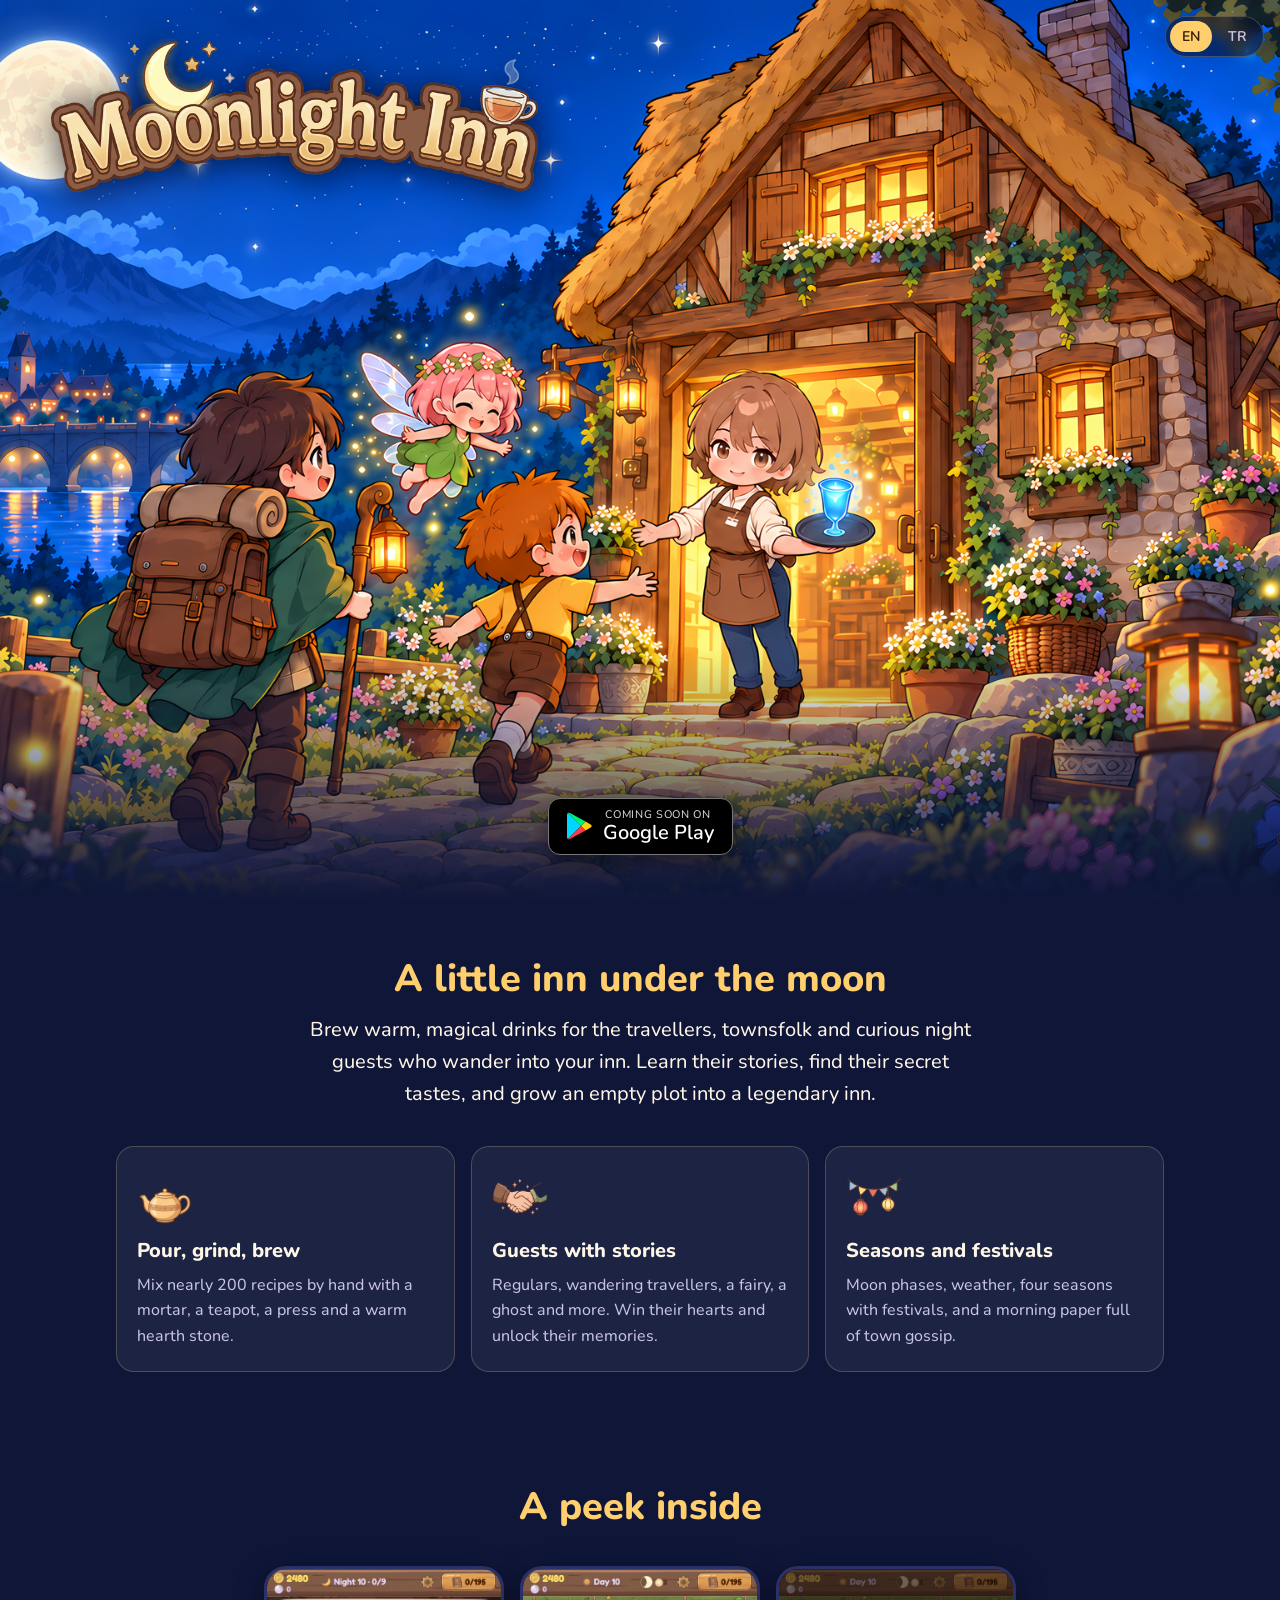
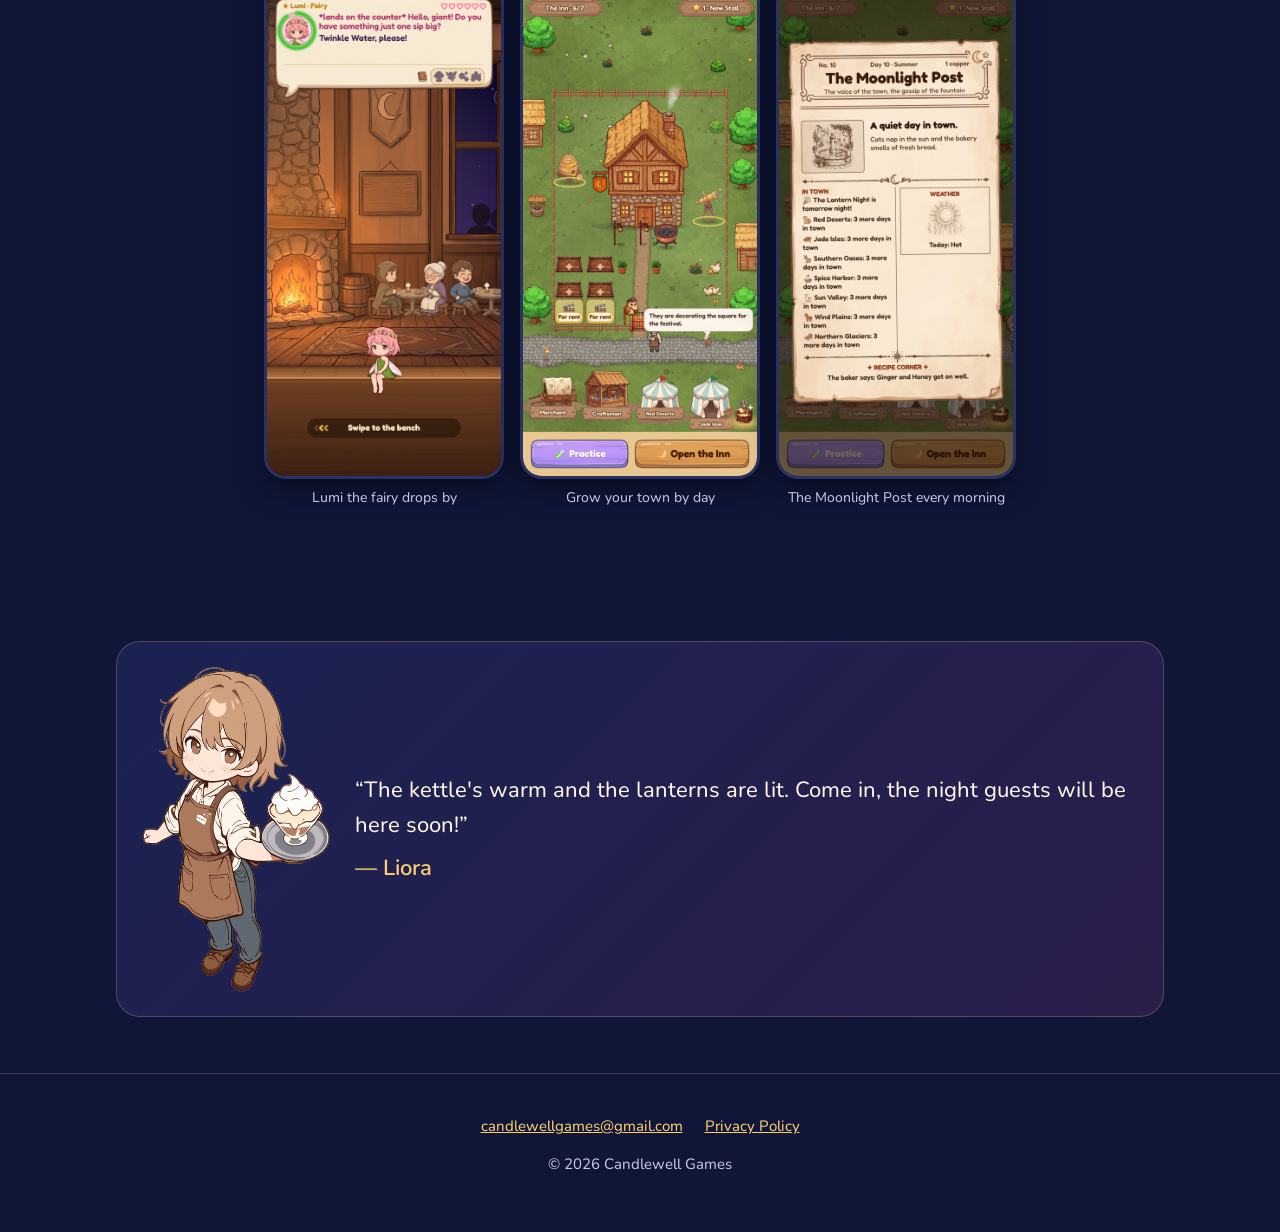
==== index.html @ ff647956 "Nunito one notch heavier like the game" ====
<!doctype html>
<html lang="en">
<head>
<meta charset="utf-8">
<meta name="viewport" content="width=device-width, initial-scale=1">
<title>Moonlight Inn – a cozy fantasy café game</title>
<meta name="description" content="Brew warm, magical drinks for travellers, townsfolk and curious night guests in your little inn under the moon. Coming soon to Google Play.">
<meta property="og:title" content="Moonlight Inn">
<meta property="og:description" content="A cozy fantasy café game by Candlewell Games. Coming soon to Google Play.">
<meta property="og:image" content="https://candlewellgames.com/img/share.png">
<meta property="og:url" content="https://candlewellgames.com/">
<meta name="twitter:card" content="summary_large_image">
<meta name="theme-color" content="#0f1638">
<link rel="icon" href="logo.png">
<link rel="stylesheet" href="fonts/fonts.css">
<style>
  :root { --night:#0f1638; --night2:#1a2252; --ink:#fdf6e7; --soft:#c9c4e6; --gold:#ffcf6e; --amber:#ff9f45; --card:rgba(255,255,255,.06); --line:rgba(255,220,150,.22); }
  * { box-sizing:border-box; }
  html { scroll-behavior:smooth; }
  body { margin:0; background:var(--night); color:var(--ink); font:450 17px/1.6 'Nunito',system-ui,sans-serif; overflow-x:hidden; }
  img { display:block; max-width:100%; height:auto; }
  a { color:var(--gold); }

  /* hero */
  .hero { position:relative; min-height:100svh; display:flex; flex-direction:column; justify-content:flex-start; overflow:hidden; }
  .hero picture, .hero picture img { position:absolute; inset:0; width:100%; height:100%; object-fit:cover; object-position:58% 50%; }
  .hero::after { content:""; position:absolute; inset:auto 0 0 0; height:28%; background:linear-gradient(to bottom,transparent,var(--night)); pointer-events:none; }
  .hero-top { position:relative; z-index:2; padding:clamp(16px,3vw,40px) clamp(16px,4vw,56px); max-width:min(46vw,620px); }
  .logo { width:100%; filter:drop-shadow(0 4px 18px rgba(0,0,20,.7)); }
  .lang { position:absolute; z-index:3; top:16px; right:16px; display:flex; gap:4px; background:rgba(10,14,40,.55); border:1px solid var(--line); border-radius:999px; padding:4px; backdrop-filter:blur(6px); }
  .lang button { font:650 14px 'Nunito',sans-serif; color:var(--soft); background:none; border:0; border-radius:999px; padding:6px 12px; cursor:pointer; }
  .lang button.on { background:var(--gold); color:#3a2208; }
  .hero-cta { position:absolute; z-index:2; left:0; right:0; bottom:clamp(24px,5vh,56px); text-align:center; padding:0 16px; }
  .badge { display:inline-flex; align-items:center; gap:10px; background:#000; color:#fff; border:1px solid #777; border-radius:12px; padding:10px 18px; text-decoration:none; box-shadow:0 6px 24px rgba(0,0,0,.5); }
  .badge svg { width:26px; height:28px; }
  .badge small { display:block; font-size:11px; letter-spacing:.06em; text-transform:uppercase; opacity:.85; line-height:1.1; }
  .badge b { display:block; font-size:20px; font-weight:600; line-height:1.15; }

  /* fireflies */
  .flies { position:absolute; inset:0; z-index:1; pointer-events:none; }
  .flies i { position:absolute; width:6px; height:6px; border-radius:50%; background:#fff6b0; box-shadow:0 0 10px 3px rgba(255,220,120,.75); opacity:0; animation:fly 9s ease-in-out infinite; }
  @keyframes fly { 0%{opacity:0;transform:translate(0,0)} 20%{opacity:.9} 50%{transform:translate(30px,-40px)} 80%{opacity:.8} 100%{opacity:0;transform:translate(-20px,-90px)} }
  @media (prefers-reduced-motion:reduce) { .flies { display:none; } html { scroll-behavior:auto; } }

  /* sections */
  section { max-width:1080px; margin:0 auto; padding:56px 16px; }
  h2 { font-weight:800; font-size:clamp(26px,4vw,38px); line-height:1.2; margin:0 0 12px; color:var(--gold); text-align:center; }
  .lead { text-align:center; max-width:680px; margin:0 auto; font-size:clamp(17px,2.2vw,20px); color:var(--ink); }
  .features { display:grid; grid-template-columns:repeat(auto-fit,minmax(230px,1fr)); gap:16px; margin-top:36px; }
  .feat { background:var(--card); border:1px solid var(--line); border-radius:18px; padding:22px 20px; }
  .feat .ic { width:56px; height:56px; object-fit:contain; }
  .feat h3 { margin:10px 0 6px; font-weight:800; font-size:20px; }
  .feat p { margin:0; color:var(--soft); font-size:16px; }

  .shots { display:flex; gap:16px; overflow-x:auto; scroll-snap-type:x mandatory; padding:8px 4px 20px; margin-top:28px; }
  .shots figure { flex:0 0 min(62vw,240px); margin:0; scroll-snap-align:center; }
  .shots img { border-radius:22px; border:3px solid #2a3166; box-shadow:0 10px 30px rgba(0,0,0,.45); }
  .shots figcaption { text-align:center; color:var(--soft); font-size:14px; margin-top:8px; }
  @media (min-width:1000px) { .shots { justify-content:center; overflow:visible; } }

  .liora { display:grid; grid-template-columns:auto 1fr; gap:24px; align-items:center; background:linear-gradient(135deg,var(--night2),#2a1d4a); border:1px solid var(--line); border-radius:24px; padding:24px; }
  .liora img { width:min(36vw,190px); }
  .liora blockquote { margin:0; font-size:clamp(18px,2.4vw,22px); }
  .liora cite { display:block; margin-top:8px; color:var(--gold); font-style:normal; font-weight:600; }

  footer { text-align:center; padding:40px 16px 56px; color:var(--soft); font-size:15px; border-top:1px solid var(--line); }
  footer nav { display:flex; flex-wrap:wrap; justify-content:center; gap:8px 22px; margin-bottom:14px; }

  @media (max-width:700px) {
    .hero-top { max-width:none; text-align:center; padding-top:56px; }
    .logo { width:min(88vw,420px); margin:0 auto; }
    .liora { grid-template-columns:1fr; text-align:center; }
    .liora img { margin:0 auto; }
  }
  html:not([lang="tr"]) [data-l="tr"], html[lang="tr"] [data-l="en"] { display:none !important; }
</style>
</head>
<body>

<header class="hero">
  <picture>
    <source media="(max-aspect-ratio: 4/5)" srcset="img/hero_phone.webp">
    <img src="img/hero.webp" alt="Liora welcomes a traveller, a child and a fairy to the glowing inn under a full moon" fetchpriority="high">
  </picture>
  <div class="flies" aria-hidden="true"></div>
  <div class="lang" role="group" aria-label="Language">
    <button type="button" data-set="en">EN</button><button type="button" data-set="tr">TR</button>
  </div>
  <div class="hero-top"><img class="logo" src="logo.png" alt="Moonlight Inn"></div>
  <div class="hero-cta">
    <span class="badge" aria-label="Coming soon on Google Play">
      <svg viewBox="0 0 26 28" aria-hidden="true"><path fill="#00d7fe" d="M1 1l13 13L1 27c-.6-.3-1-1-1-1.8V2.8C0 2 .4 1.3 1 1z"/><path fill="#ffce00" d="M18.5 9.6L14 14l4.5 4.4 5.1-2.9c1.5-.9 1.5-2.2 0-3z"/><path fill="#ff3a44" d="M14 14L1 27c.5.3 1.2.3 1.9-.1l15.6-8.5z"/><path fill="#00f076" d="M14 14L18.5 9.6 2.9 1.1C2.2.7 1.5.7 1 1z"/></svg>
      <span><small data-l="en">Coming soon on</small><small data-l="tr">Yakında</small><b>Google Play</b></span>
    </span>
  </div>
</header>

<main>
<section>
  <h2 data-l="en">A little inn under the moon</h2>
  <h2 data-l="tr">Ay ışığında küçük bir han</h2>
  <p class="lead" data-l="en">Brew warm, magical drinks for the travellers, townsfolk and curious night guests who wander into your inn. Learn their stories, find their secret tastes, and grow an empty plot into a legendary inn.</p>
  <p class="lead" data-l="tr">Hanına uğrayan yolculara, kasabalılara ve meraklı gece misafirlerine sıcacık, büyülü içecekler hazırla. Hikâyelerini dinle, gizli zevklerini bul, boş bir arsayı efsanevi bir hana dönüştür.</p>

  <div class="features">
    <div class="feat"><img class="ic" src="img/ui/tool_teapot.png" alt="">
      <h3 data-l="en">Pour, grind, brew</h3><h3 data-l="tr">Dök, döv, demle</h3>
      <p data-l="en">Mix nearly 200 recipes by hand with a mortar, a teapot, a press and a warm hearth stone.</p>
      <p data-l="tr">Havan, demlik, sıkacak ve ocak taşıyla 200'e yakın tarifi elinle hazırla.</p></div>
    <div class="feat"><img class="ic" src="img/ui/friend.png" alt="">
      <h3 data-l="en">Guests with stories</h3><h3 data-l="tr">Hikâyeli misafirler</h3>
      <p data-l="en">Regulars, wandering travellers, a fairy, a ghost and more. Win their hearts and unlock their memories.</p>
      <p data-l="tr">Müdavimler, gezginler, bir peri, bir hayalet ve dahası. Kalplerini kazan, anılarını aç.</p></div>
    <div class="feat"><img class="ic" src="img/ui/festival.png" alt="">
      <h3 data-l="en">Seasons and festivals</h3><h3 data-l="tr">Mevsimler ve şenlikler</h3>
      <p data-l="en">Moon phases, weather, four seasons with festivals, and a morning paper full of town gossip.</p>
      <p data-l="tr">Ay evreleri, hava, şenlikli dört mevsim ve kasaba dedikodusuyla dolu bir sabah gazetesi.</p></div>
  </div>
</section>

<section id="shots" hidden>
  <h2 data-l="en">A peek inside</h2><h2 data-l="tr">İçeriden bir bakış</h2>
  <div class="shots"></div>
</section>

<section>
  <div class="liora">
    <img src="liora.png" alt="Liora">
    <blockquote>
      <span data-l="en">“The kettle's warm and the lanterns are lit. Come in, the night guests will be here soon!”</span>
      <span data-l="tr">“Çaydanlık ısındı, fenerler yandı. Gel hadi, gece misafirleri birazdan gelir!”</span>
      <cite>— Liora</cite>
    </blockquote>
  </div>
</section>
</main>

<footer>
  <nav>
    <a href="mailto:candlewellgames@gmail.com">candlewellgames@gmail.com</a>
    <a href="privacy/"><span data-l="en">Privacy Policy</span><span data-l="tr">Gizlilik Politikası</span></a>
  </nav>
  © 2026 Candlewell Games
</footer>

<script>
  // screenshots (shown only when files exist in the list)
  var SHOTS = [['shot_guest.webp','Lumi the fairy drops by','Peri Lumi uğradı'],['shot_day_map.webp','Grow your town by day','Gündüz kasabanı büyüt'],['shot_paper.webp','The Moonlight Post every morning','Her sabah Ay Işığı Postası']];
  if (SHOTS.length) {
    var box = document.querySelector('.shots');
    SHOTS.forEach(function (s) {
      var f = document.createElement('figure');
      f.innerHTML = '<img loading="lazy" src="img/' + s[0] + '" alt="' + s[1] + '"><figcaption data-l="en">' + s[1] + '</figcaption><figcaption data-l="tr">' + s[2] + '</figcaption>';
      box.appendChild(f);
    });
    document.getElementById('shots').hidden = false;
  }
  // fireflies
  var flies = document.querySelector('.flies');
  for (var i = 0; i < 18; i++) {
    var f = document.createElement('i');
    f.style.left = (Math.random() * 100) + '%';
    f.style.top = (35 + Math.random() * 60) + '%';
    f.style.animationDelay = (Math.random() * 9) + 's';
    f.style.animationDuration = (7 + Math.random() * 6) + 's';
    flies.appendChild(f);
  }
  // language
  function setLang(l) {
    document.documentElement.lang = l;
    document.querySelectorAll('.lang button').forEach(function (b) { b.classList.toggle('on', b.dataset.set === l); });
    try { localStorage.setItem('lang', l); } catch (e) {}
  }
  var saved; try { saved = localStorage.getItem('lang'); } catch (e) {}
  setLang(saved || ((navigator.language || '').toLowerCase().indexOf('tr') === 0 ? 'tr' : 'en'));
  document.querySelectorAll('.lang button').forEach(function (b) { b.onclick = function () { setLang(b.dataset.set); }; });
</script>
</body>
</html>
---- fonts/fonts.css ----
/* Nunito (SIL OFL 1.1) */
@font-face {
  font-family: 'Nunito';
  font-style: normal;
  font-weight: 400 800;
  font-display: swap;
  src: url(nunito-latin-ext.woff2) format('woff2');
  unicode-range: U+0100-02BA, U+02BD-02C5, U+02C7-02CC, U+02CE-02D7, U+02DD-02FF, U+0304, U+0308, U+0329, U+1D00-1DBF, U+1E00-1E9F, U+1EF2-1EFF, U+2020, U+20A0-20AB, U+20AD-20C4, U+2113, U+2C60-2C7F, U+A720-A7FF;
}
/* Nunito (SIL OFL 1.1) */
@font-face {
  font-family: 'Nunito';
  font-style: normal;
  font-weight: 400 800;
  font-display: swap;
  src: url(nunito-latin.woff2) format('woff2');
  unicode-range: U+0000-00FF, U+0131, U+0152-0153, U+02BB-02BC, U+02C6, U+02DA, U+02DC, U+0304, U+0308, U+0329, U+2000-206F, U+20AC, U+2122, U+2191, U+2193, U+2212, U+2215, U+FEFF, U+FFFD;
}
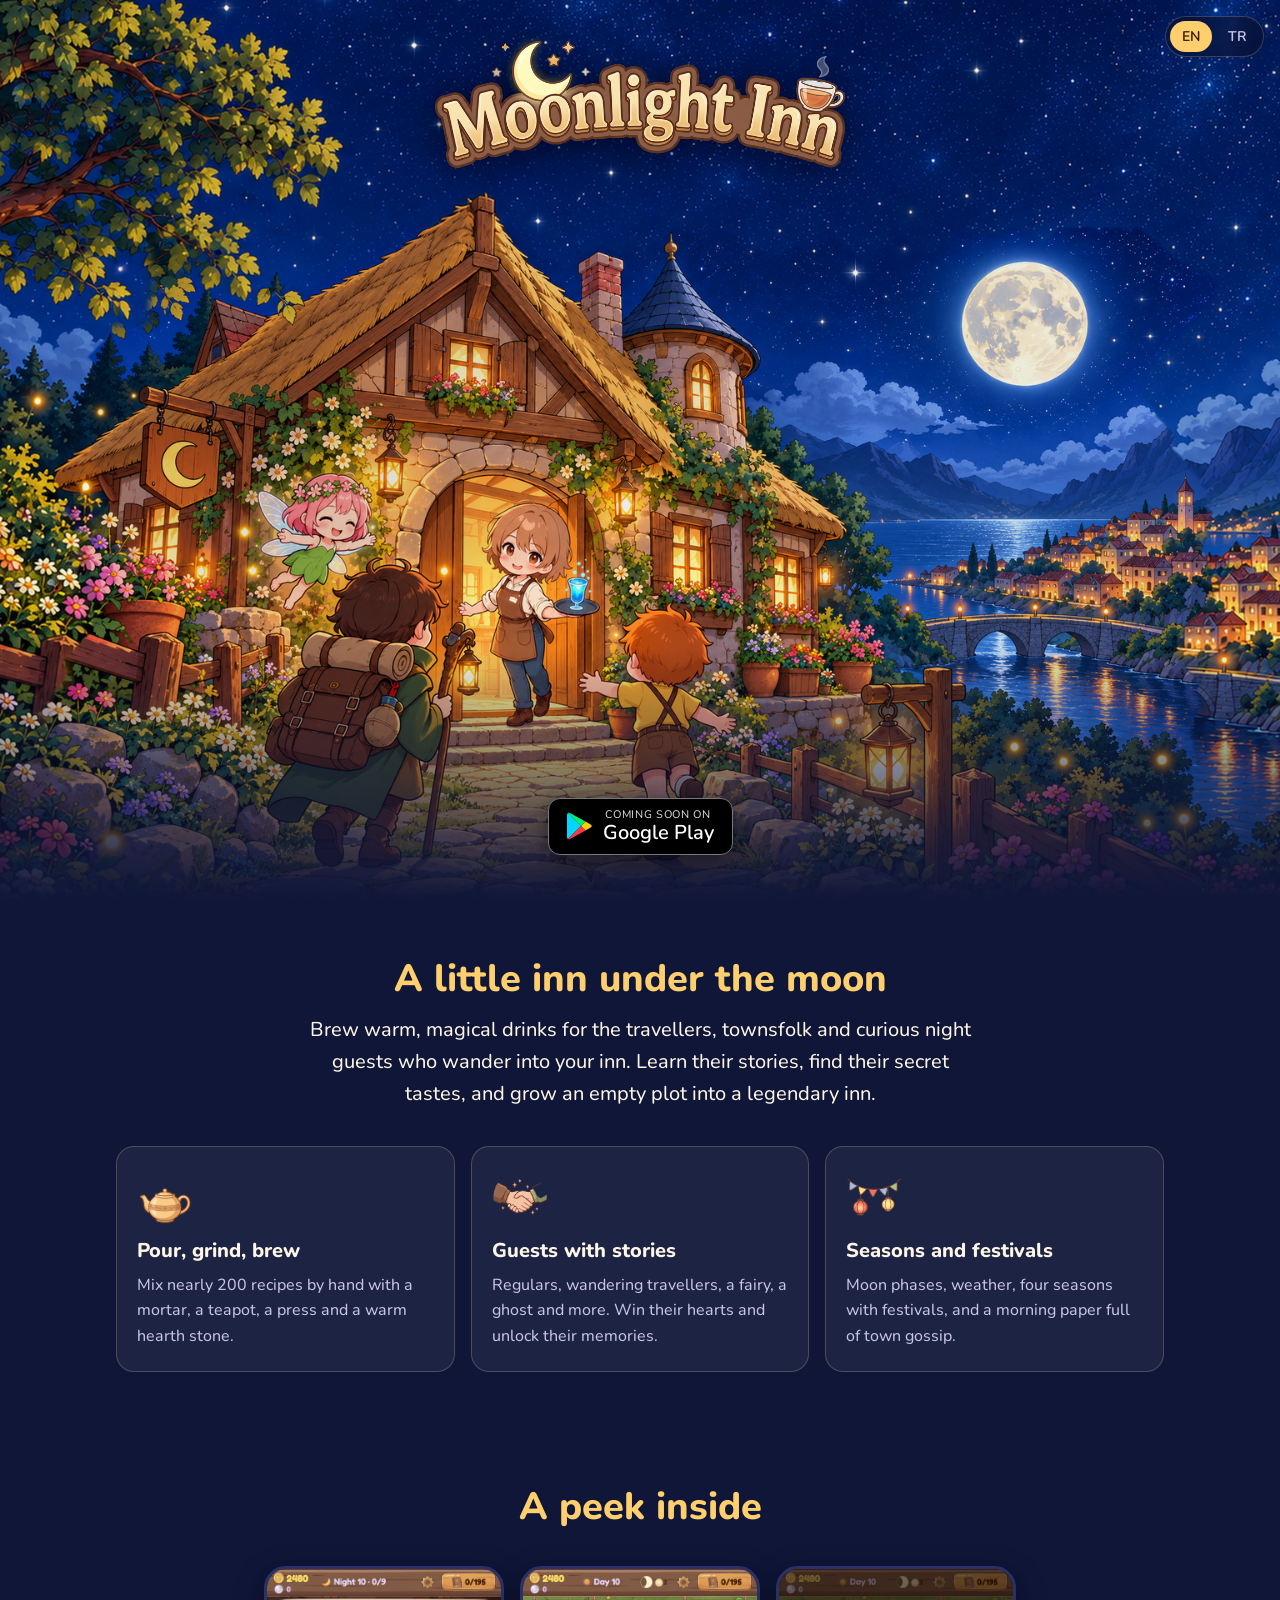
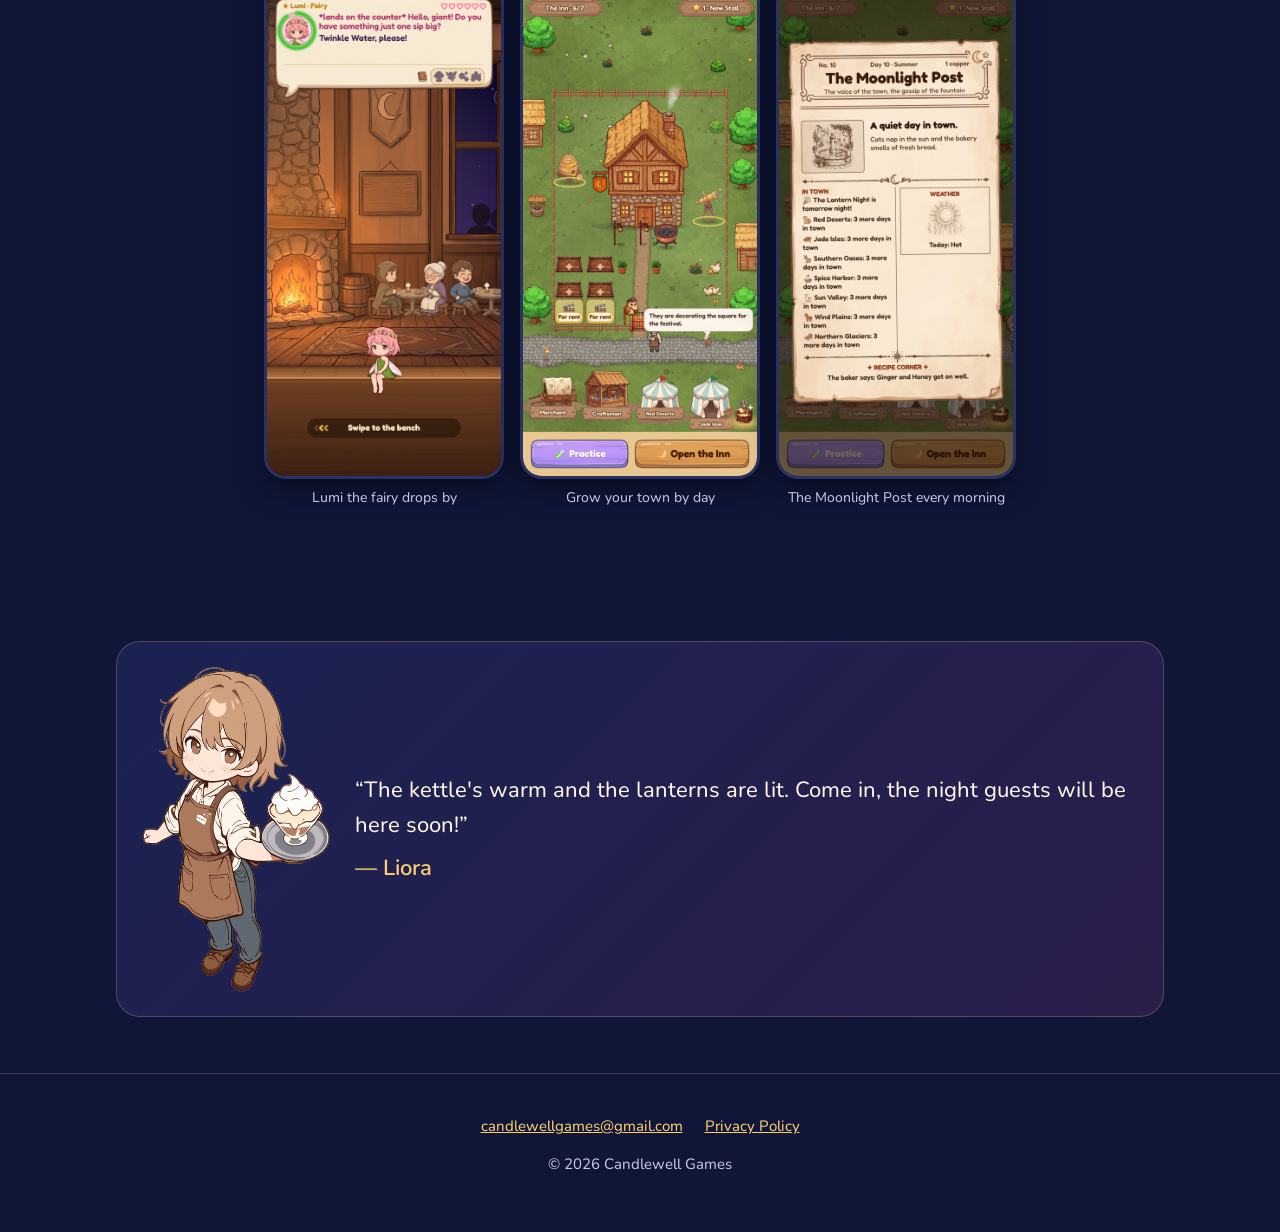
==== commit f8861a8c: "New key art with extended sky" ====
--- a/index.html
+++ b/index.html
@@ -23,9 +23,9 @@
 
   /* hero */
   .hero { position:relative; min-height:100svh; display:flex; flex-direction:column; justify-content:flex-start; overflow:hidden; }
-  .hero picture, .hero picture img { position:absolute; inset:0; width:100%; height:100%; object-fit:cover; object-position:58% 50%; }
+  .hero picture, .hero picture img { position:absolute; inset:0; width:100%; height:100%; object-fit:cover; object-position:50% 50%; }
   .hero::after { content:""; position:absolute; inset:auto 0 0 0; height:28%; background:linear-gradient(to bottom,transparent,var(--night)); pointer-events:none; }
-  .hero-top { position:relative; z-index:2; padding:clamp(16px,3vw,40px) clamp(16px,4vw,56px); max-width:min(46vw,620px); }
+  .hero-top { position:relative; z-index:2; padding:clamp(16px,3vw,40px) clamp(16px,4vw,56px); max-width:min(40vw,760px); margin:0 auto; padding-top:clamp(16px,3vw,44px); }
   .logo { width:100%; filter:drop-shadow(0 4px 18px rgba(0,0,20,.7)); }
   .lang { position:absolute; z-index:3; top:16px; right:16px; display:flex; gap:4px; background:rgba(10,14,40,.55); border:1px solid var(--line); border-radius:999px; padding:4px; backdrop-filter:blur(6px); }
   .lang button { font:650 14px 'Nunito',sans-serif; color:var(--soft); background:none; border:0; border-radius:999px; padding:6px 12px; cursor:pointer; }
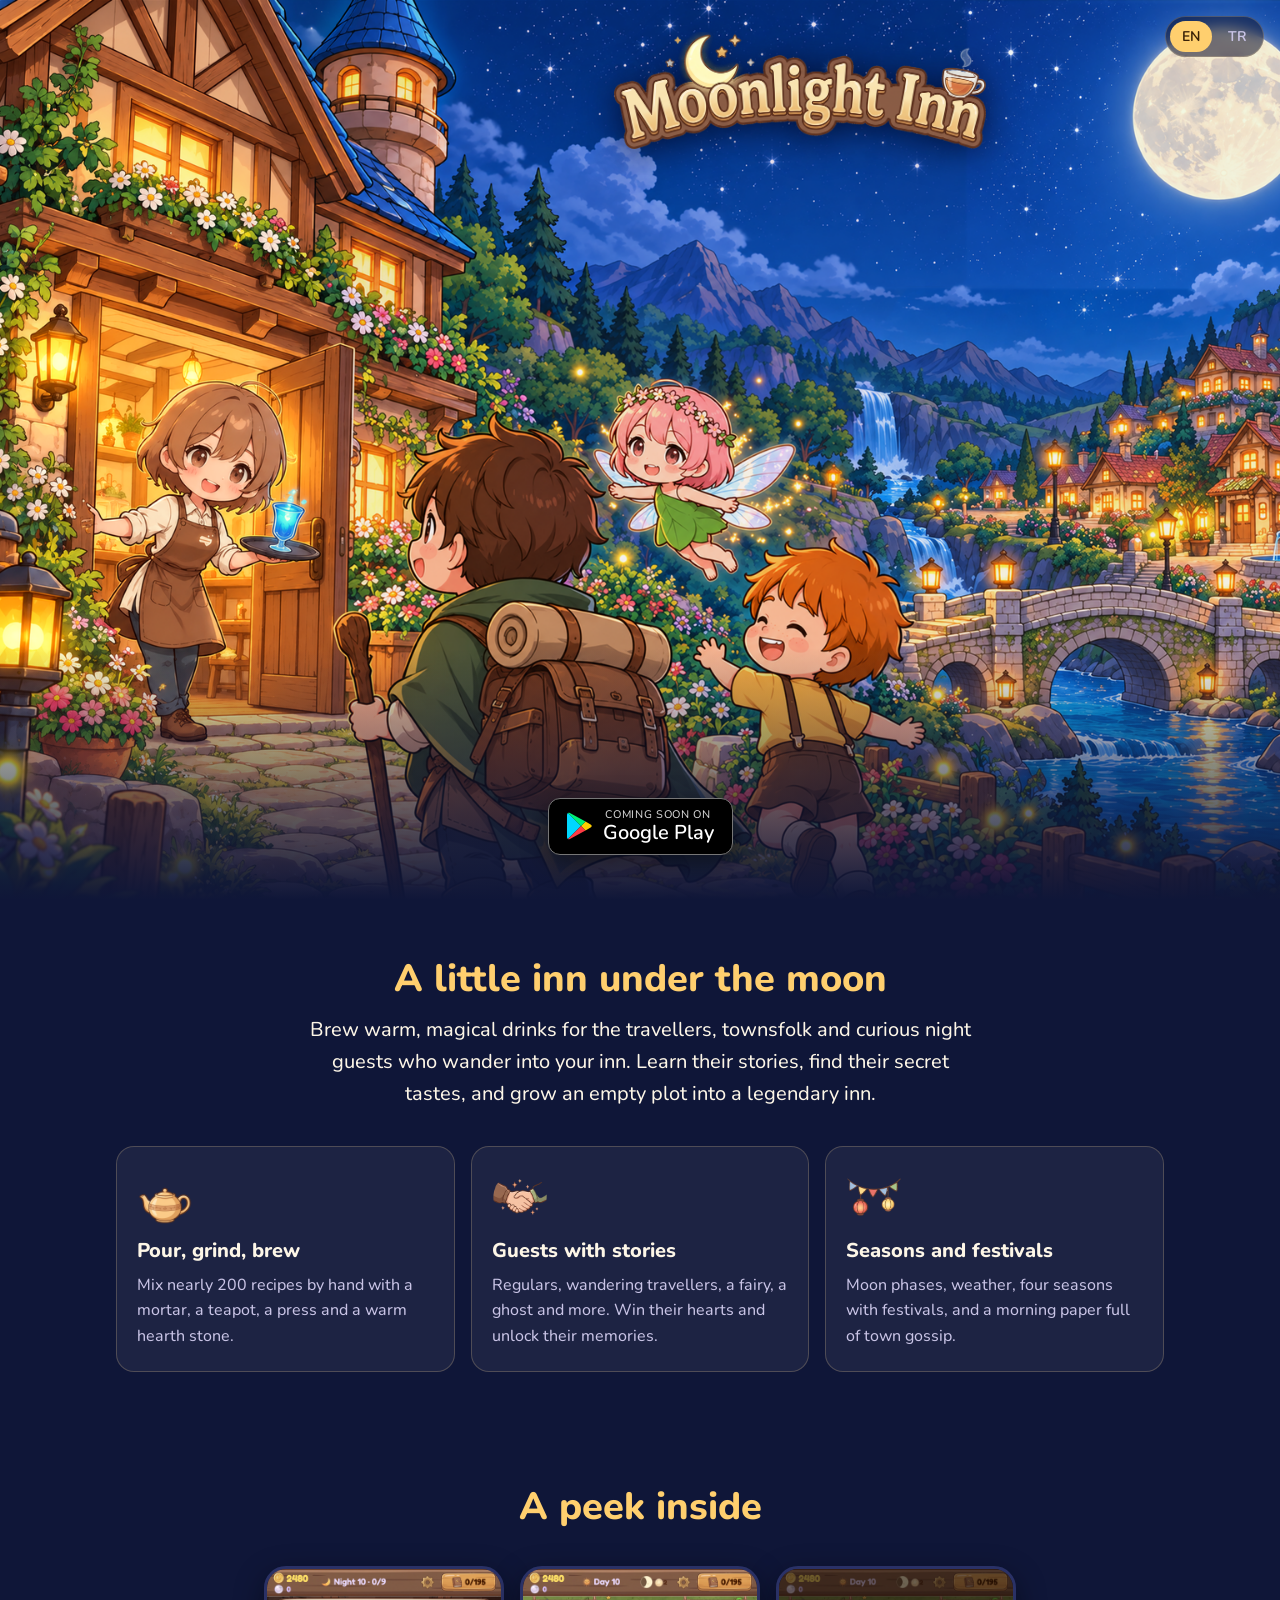
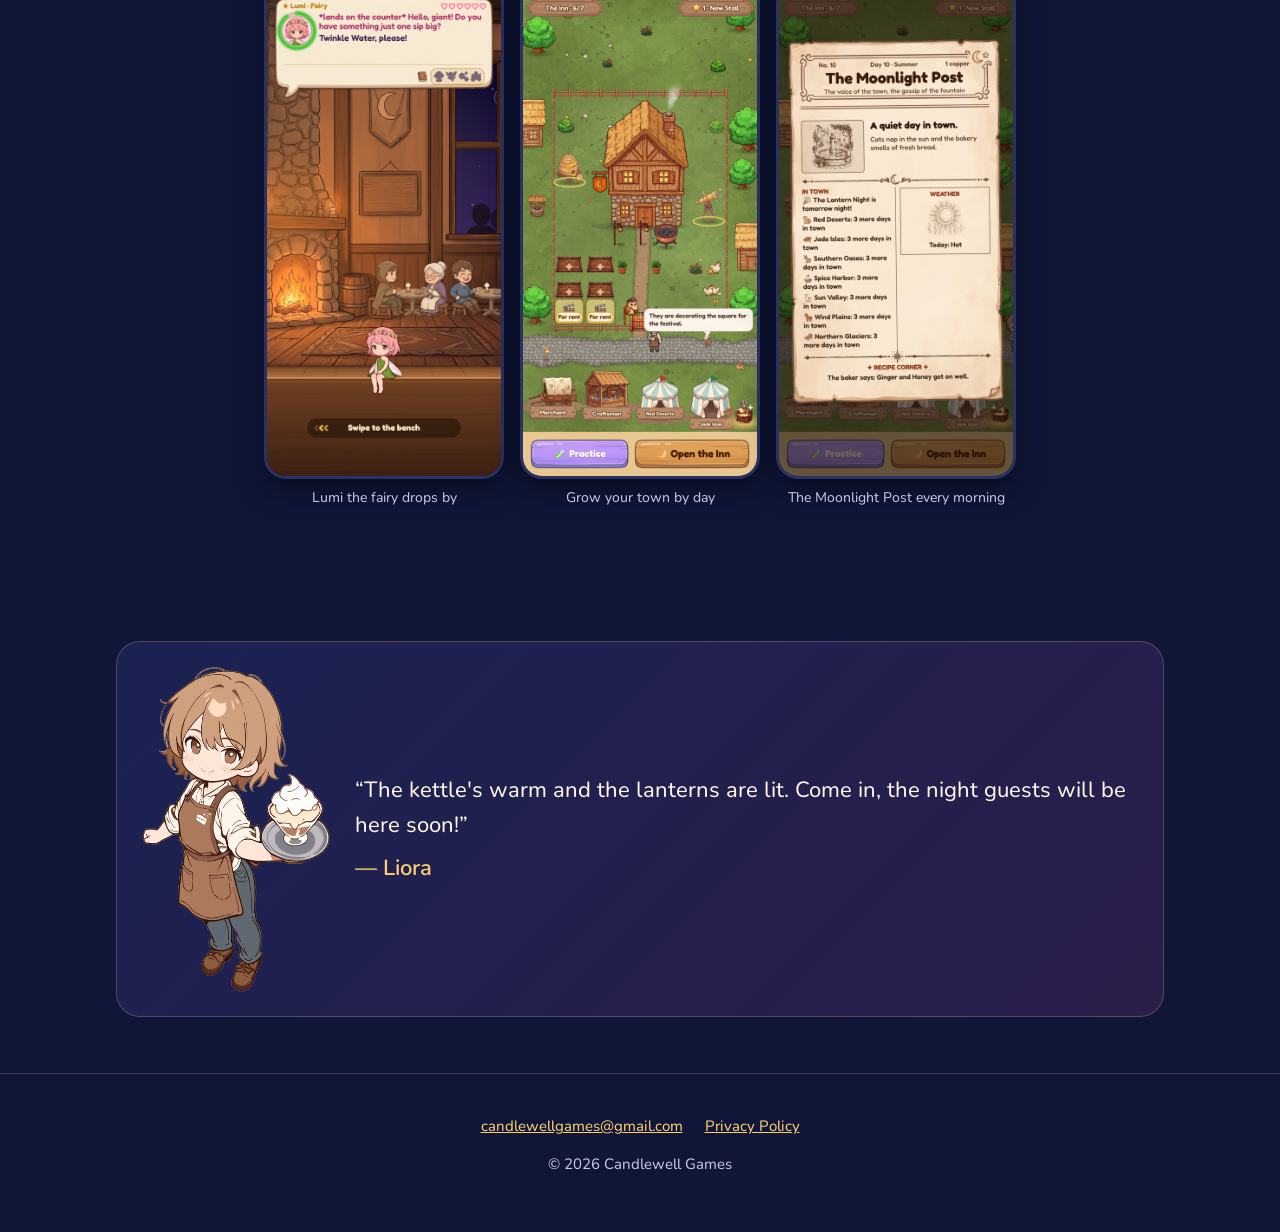
==== commit 087c99cc: "Key art Teslim 144" ====
--- a/index.html
+++ b/index.html
@@ -25,7 +25,7 @@
   .hero { position:relative; min-height:100svh; display:flex; flex-direction:column; justify-content:flex-start; overflow:hidden; }
   .hero picture, .hero picture img { position:absolute; inset:0; width:100%; height:100%; object-fit:cover; object-position:50% 50%; }
   .hero::after { content:""; position:absolute; inset:auto 0 0 0; height:28%; background:linear-gradient(to bottom,transparent,var(--night)); pointer-events:none; }
-  .hero-top { position:relative; z-index:2; padding:clamp(16px,3vw,40px) clamp(16px,4vw,56px); max-width:min(40vw,760px); margin:0 auto; padding-top:clamp(16px,3vw,44px); }
+  .hero-top { position:relative; z-index:2; padding:clamp(16px,3vw,40px) clamp(16px,4vw,56px); max-width:min(37vw,720px); margin-left:auto; margin-right:19vw; padding-top:clamp(16px,2.5vw,40px); }
   .logo { width:100%; filter:drop-shadow(0 4px 18px rgba(0,0,20,.7)); }
   .lang { position:absolute; z-index:3; top:16px; right:16px; display:flex; gap:4px; background:rgba(10,14,40,.55); border:1px solid var(--line); border-radius:999px; padding:4px; backdrop-filter:blur(6px); }
   .lang button { font:650 14px 'Nunito',sans-serif; color:var(--soft); background:none; border:0; border-radius:999px; padding:6px 12px; cursor:pointer; }
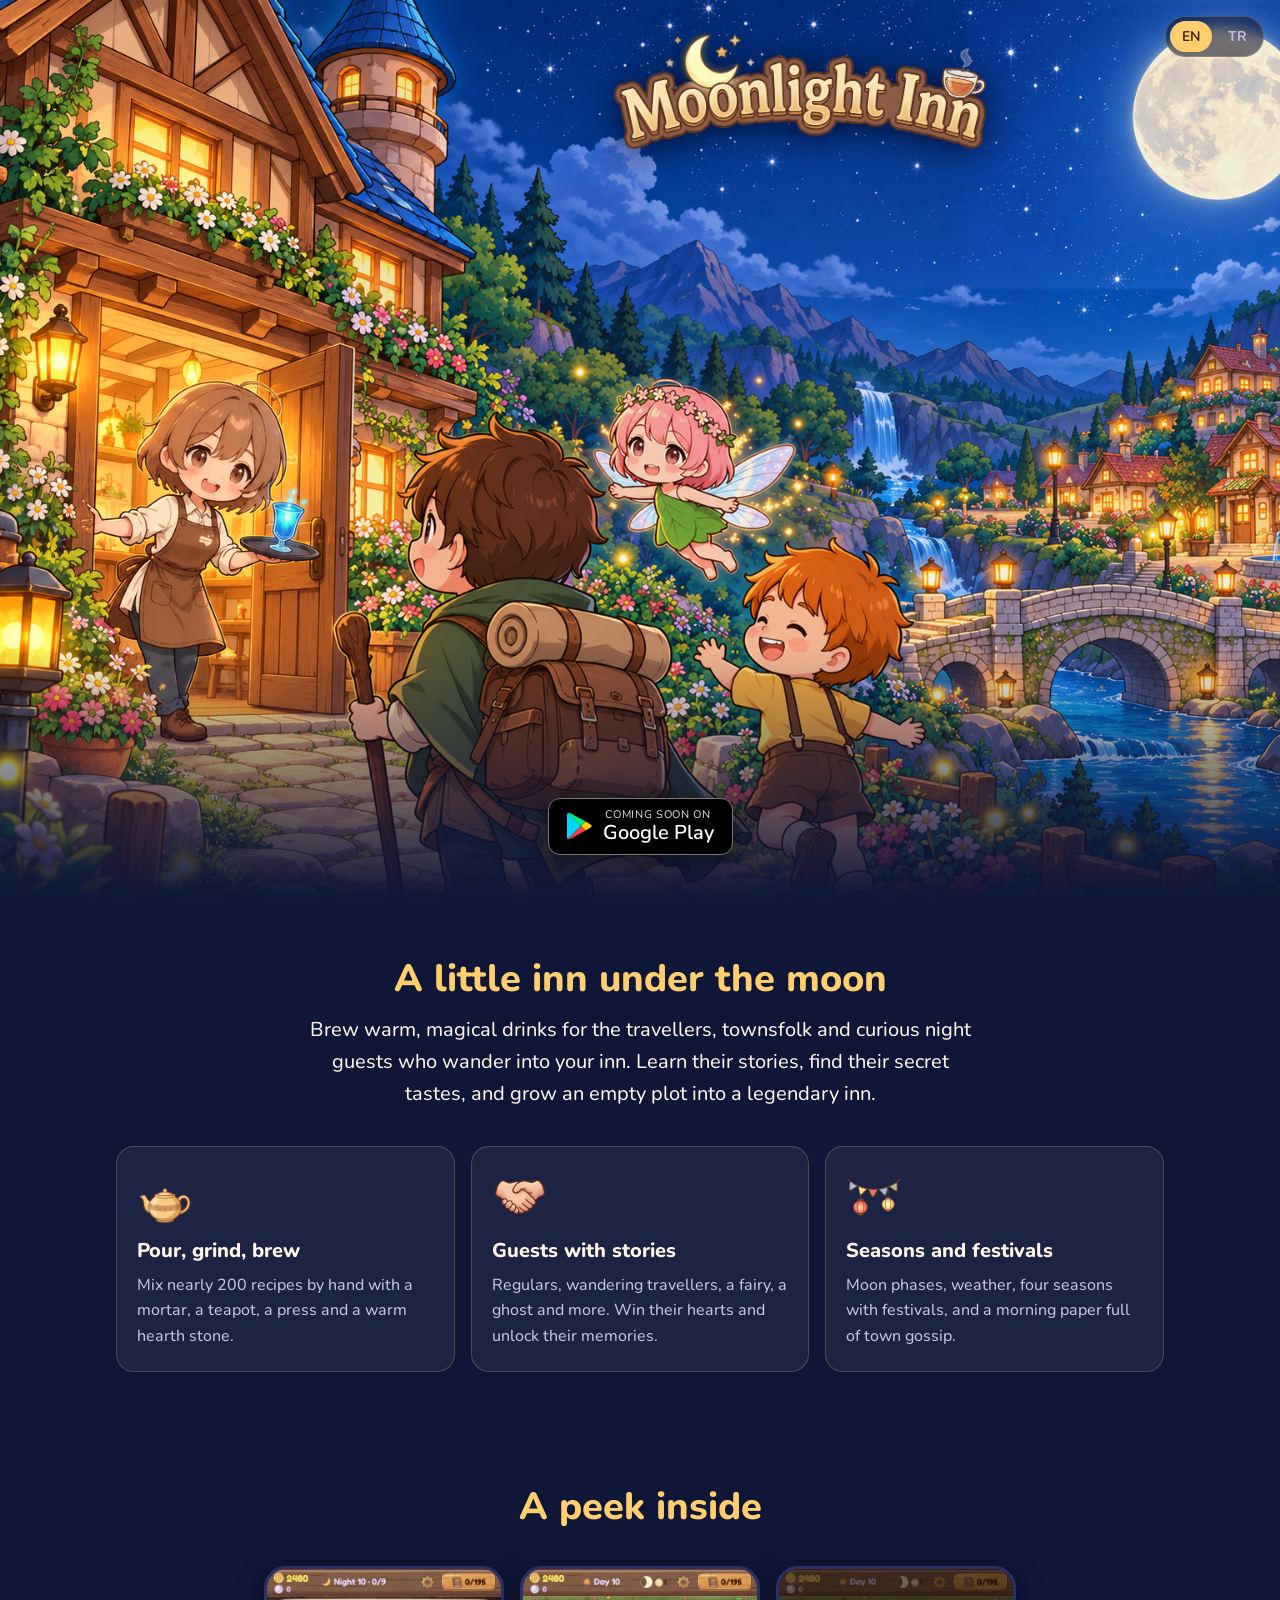
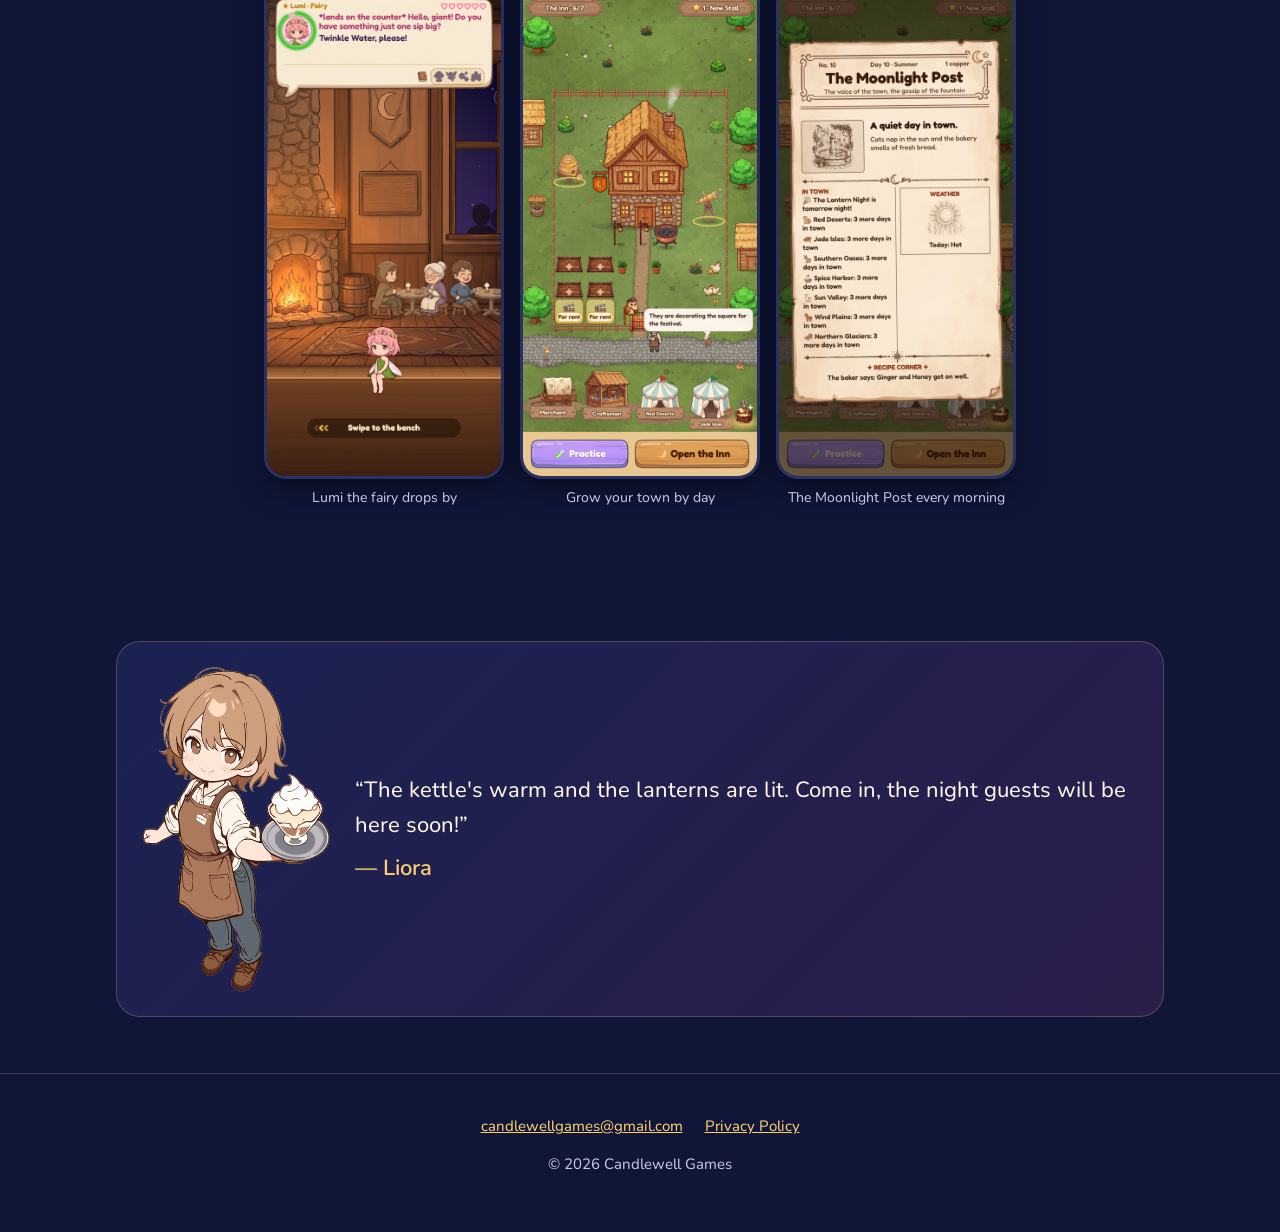
==== commit ee4bdab3: "Handshake icon (fixed)" ====
--- a/index.html
+++ b/index.html
@@ -107,7 +107,7 @@
       <h3 data-l="en">Pour, grind, brew</h3><h3 data-l="tr">Dök, döv, demle</h3>
       <p data-l="en">Mix nearly 200 recipes by hand with a mortar, a teapot, a press and a warm hearth stone.</p>
       <p data-l="tr">Havan, demlik, sıkacak ve ocak taşıyla 200'e yakın tarifi elinle hazırla.</p></div>
-    <div class="feat"><img class="ic" src="img/ui/friend.png" alt="">
+    <div class="feat"><img class="ic" src="img/ui/handshake.png" alt="">
       <h3 data-l="en">Guests with stories</h3><h3 data-l="tr">Hikâyeli misafirler</h3>
       <p data-l="en">Regulars, wandering travellers, a fairy, a ghost and more. Win their hearts and unlock their memories.</p>
       <p data-l="tr">Müdavimler, gezginler, bir peri, bir hayalet ve dahası. Kalplerini kazan, anılarını aç.</p></div>
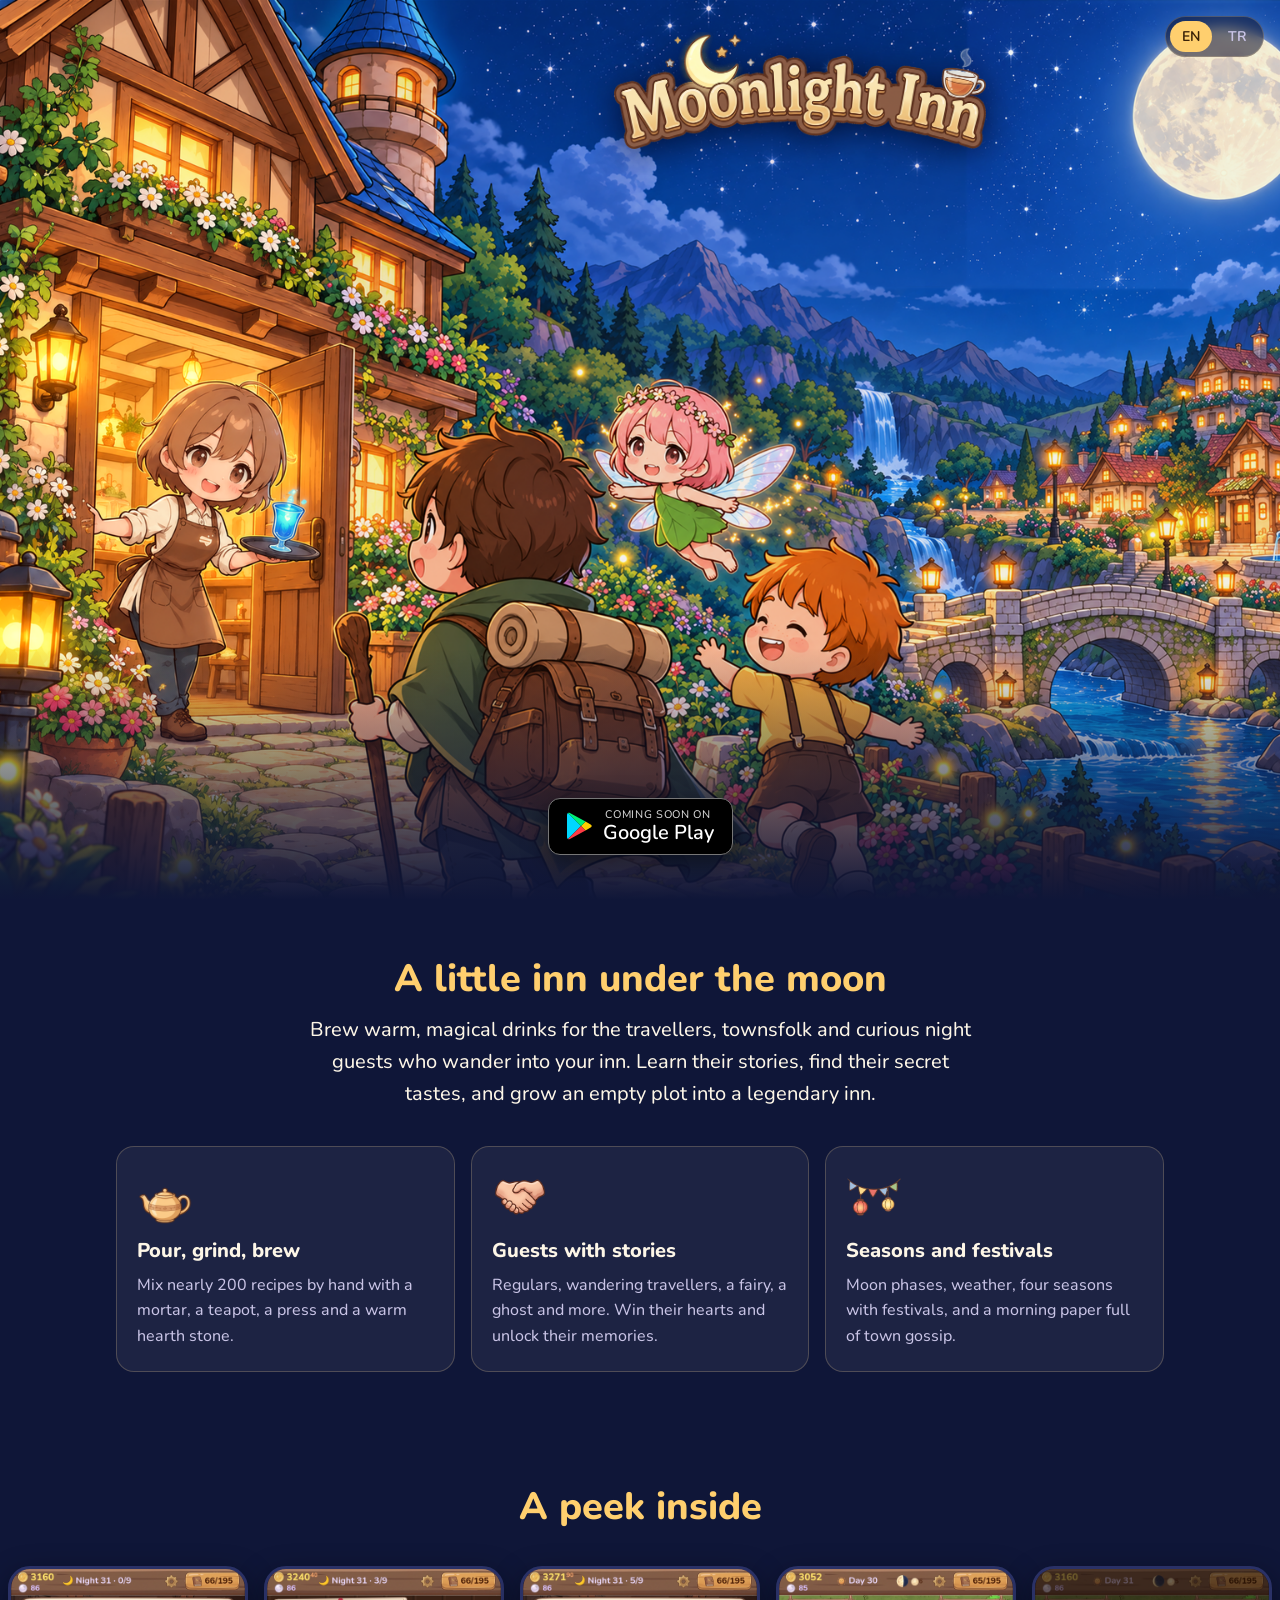
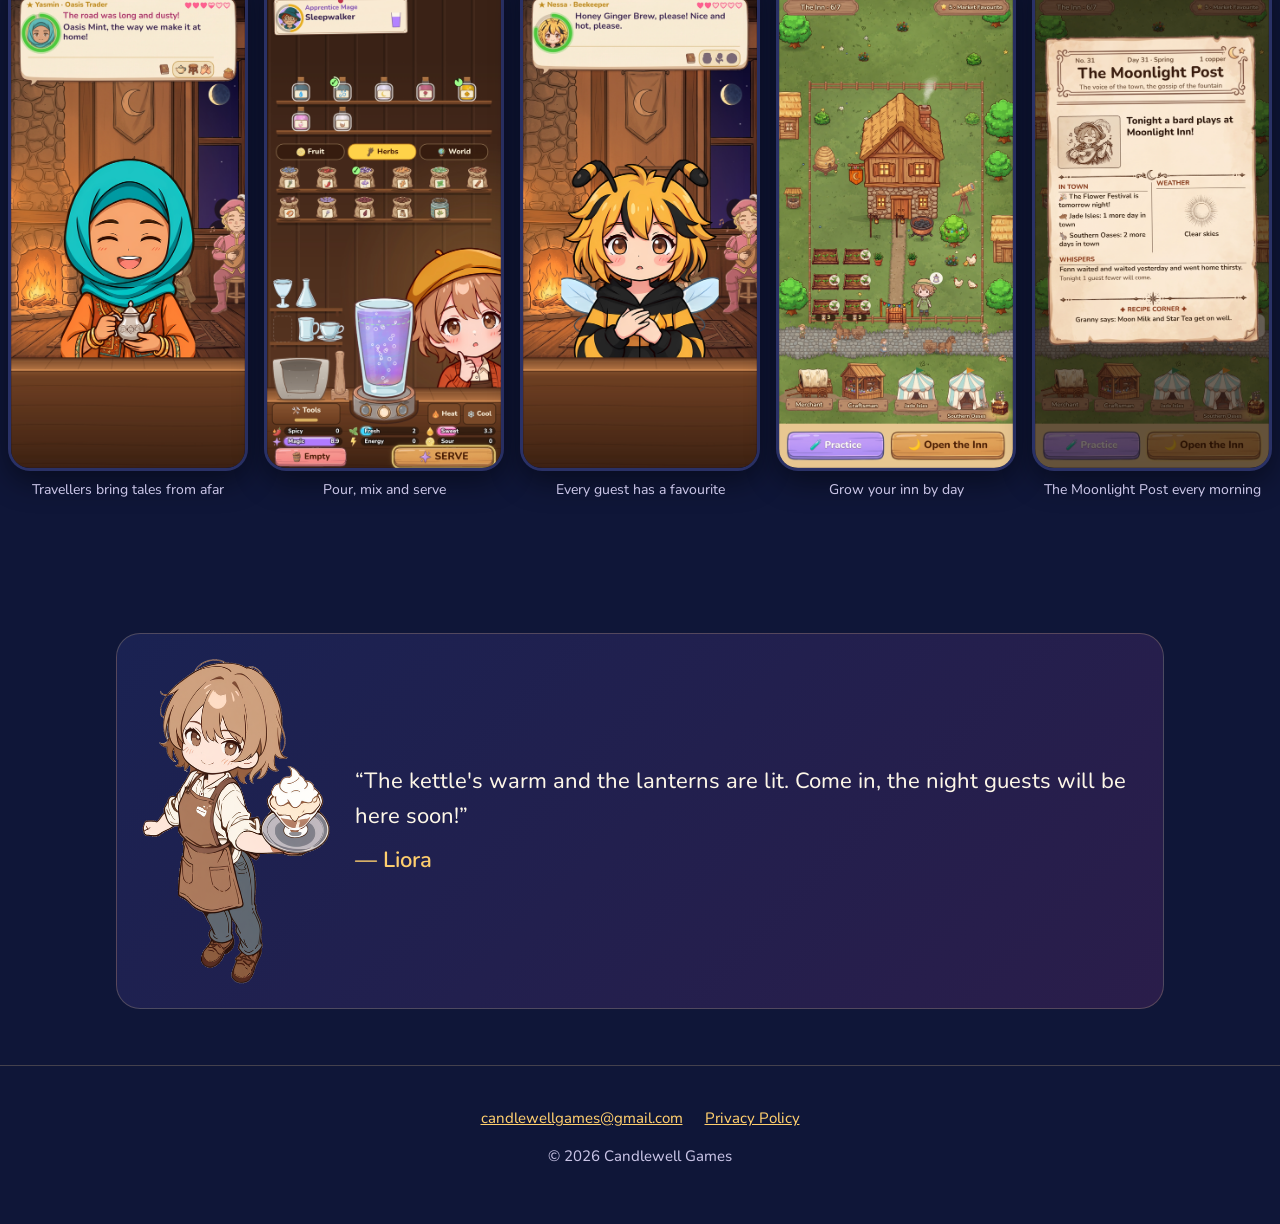
==== commit 09c419b9: "User screenshots" ====
--- a/index.html
+++ b/index.html
@@ -145,7 +145,7 @@
 
 <script>
   // screenshots (shown only when files exist in the list)
-  var SHOTS = [['shot_guest.webp','Lumi the fairy drops by','Peri Lumi uğradı'],['shot_day_map.webp','Grow your town by day','Gündüz kasabanı büyüt'],['shot_paper.webp','The Moonlight Post every morning','Her sabah Ay Işığı Postası']];
+  var SHOTS = [['shot_yasmin.webp','Travellers bring tales from afar','Gezginler uzaklardan hikâye getirir'],['shot_counter.webp','Pour, mix and serve','Dök, karıştır, servis et'],['shot_nessa.webp','Every guest has a favourite','Her misafirin bir sevdiği var'],['shot_map.webp','Grow your inn by day','Gündüz hanını büyüt'],['shot_paper.webp','The Moonlight Post every morning','Her sabah Ay Işığı Postası']];
   if (SHOTS.length) {
     var box = document.querySelector('.shots');
     SHOTS.forEach(function (s) {
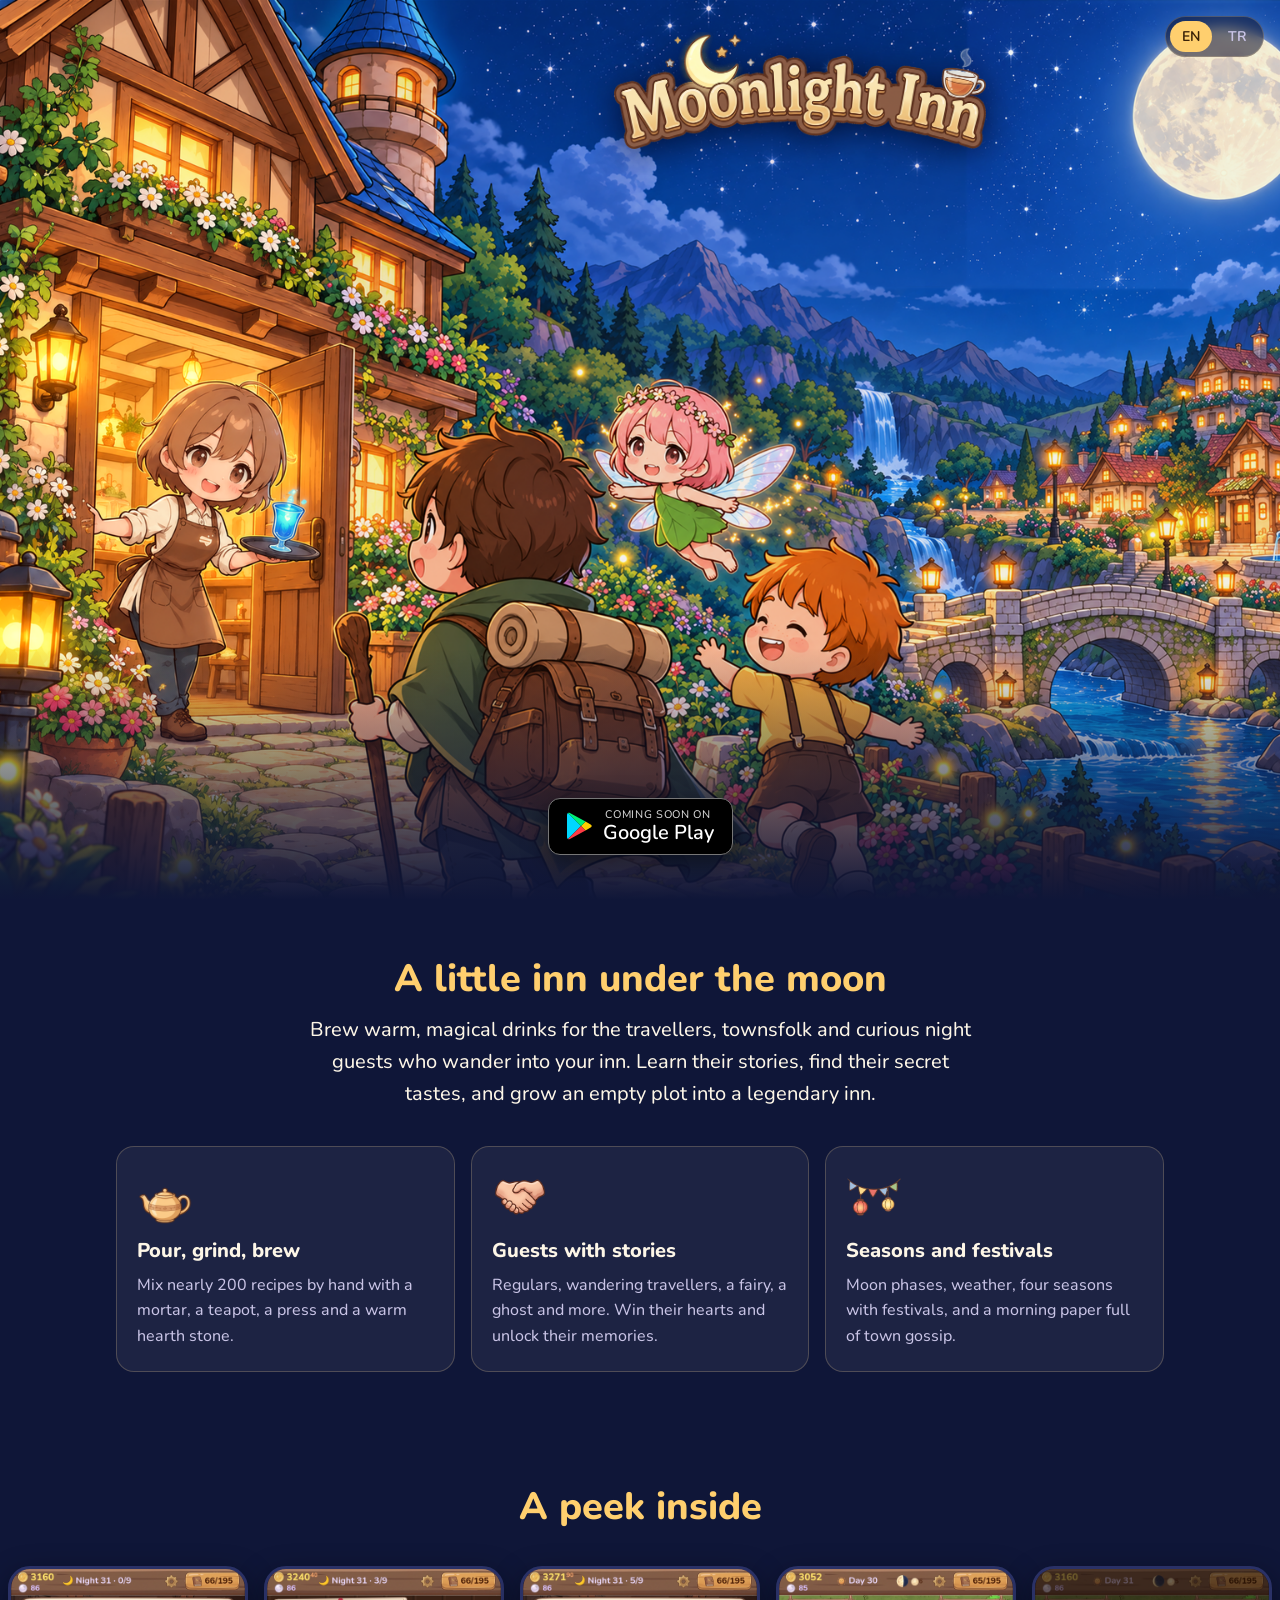
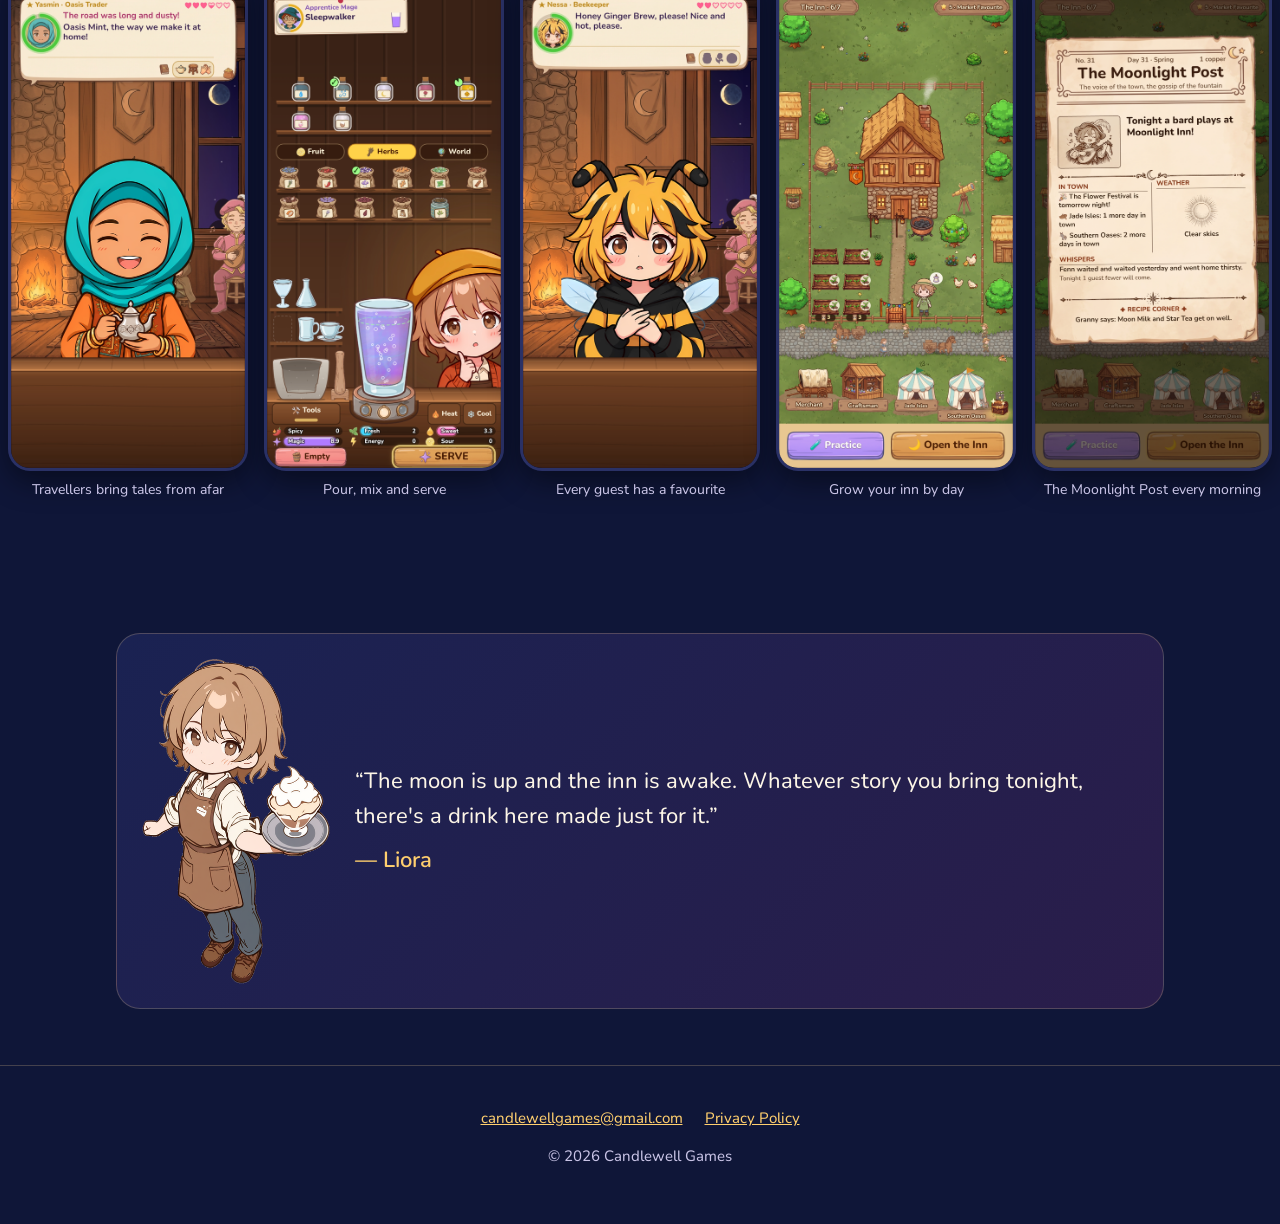
==== commit f3c6b50f: "New Liora welcome line" ====
--- a/index.html
+++ b/index.html
@@ -11,7 +11,9 @@
 <meta property="og:url" content="https://candlewellgames.com/">
 <meta name="twitter:card" content="summary_large_image">
 <meta name="theme-color" content="#0f1638">
-<link rel="icon" href="logo.png">
+<link rel="icon" href="favicon.ico" sizes="any">
+<link rel="icon" type="image/png" sizes="192x192" href="icon-192.png">
+<link rel="apple-touch-icon" href="icon-180.png">
 <link rel="stylesheet" href="fonts/fonts.css">
 <style>
   :root { --night:#0f1638; --night2:#1a2252; --ink:#fdf6e7; --soft:#c9c4e6; --gold:#ffcf6e; --amber:#ff9f45; --card:rgba(255,255,255,.06); --line:rgba(255,220,150,.22); }
@@ -127,8 +129,8 @@
   <div class="liora">
     <img src="liora.png" alt="Liora">
     <blockquote>
-      <span data-l="en">“The kettle's warm and the lanterns are lit. Come in, the night guests will be here soon!”</span>
-      <span data-l="tr">“Çaydanlık ısındı, fenerler yandı. Gel hadi, gece misafirleri birazdan gelir!”</span>
+      <span data-l="en">“The moon is up and the inn is awake. Whatever story you bring tonight, there's a drink here made just for it.”</span>
+      <span data-l="tr">“Ay doğdu, han uyandı. Bu gece hangi hikâyeyle gelirsen gel, burada sana göre bir içecek mutlaka var.”</span>
       <cite>— Liora</cite>
     </blockquote>
   </div>
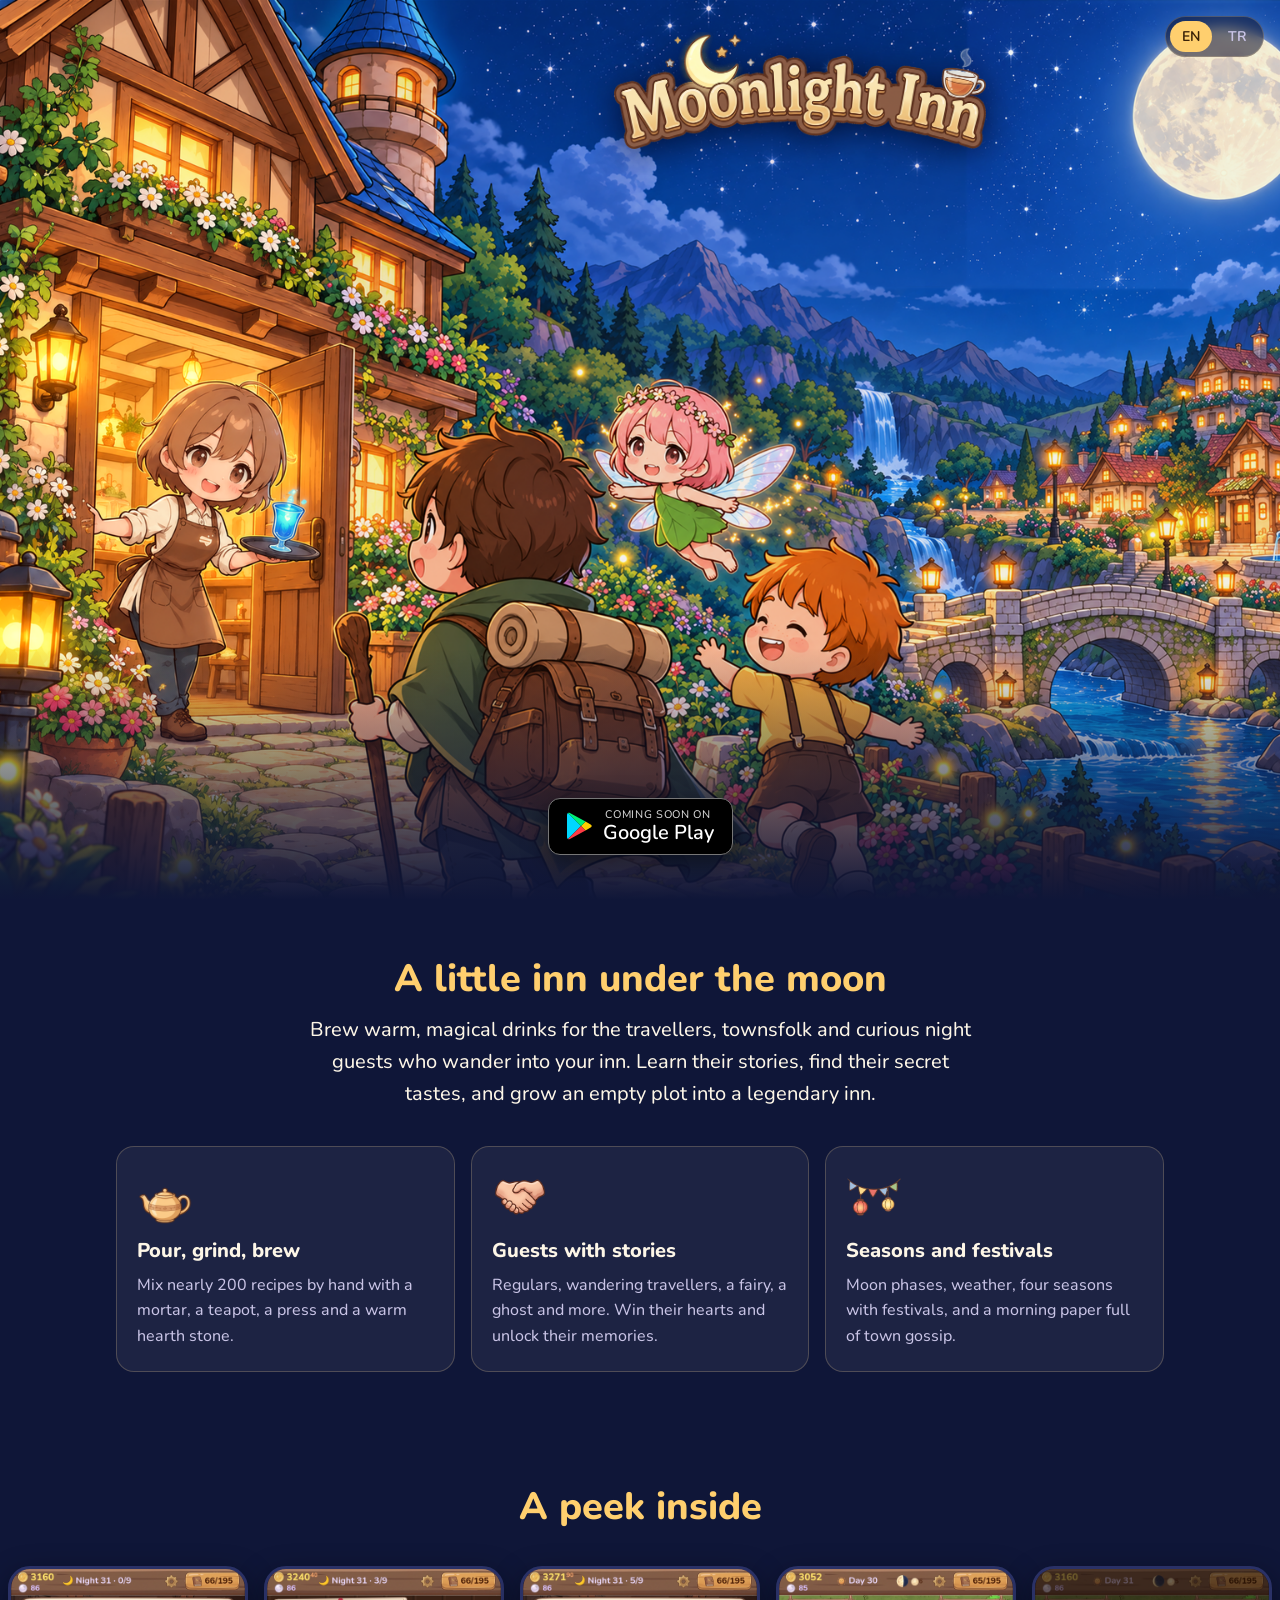
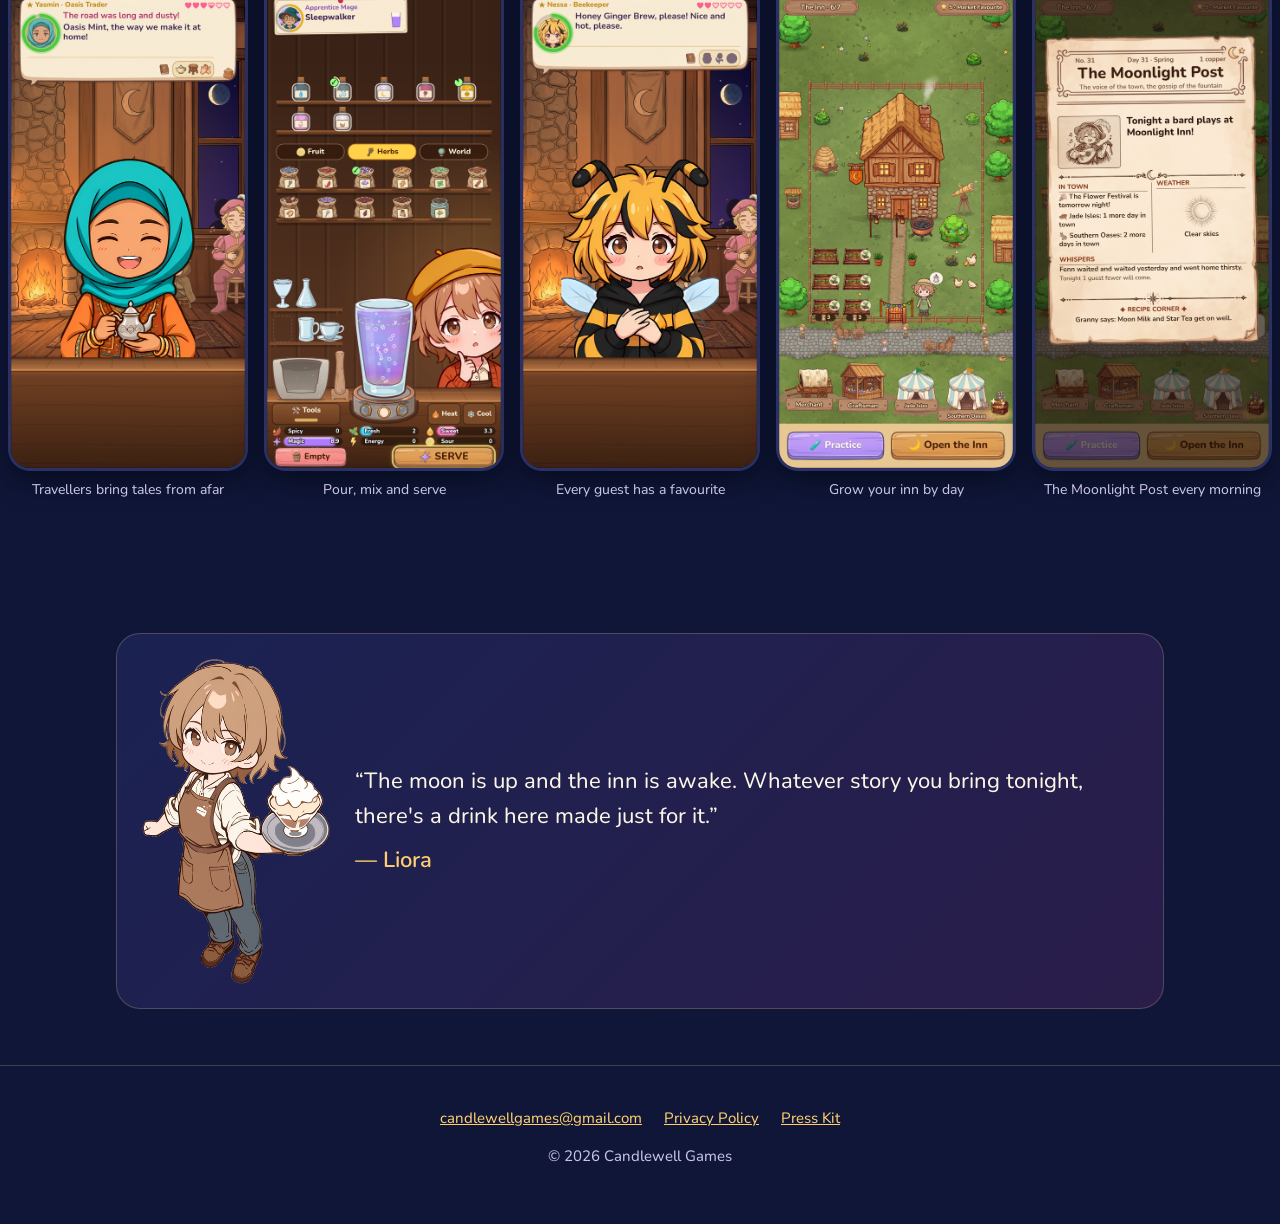
==== commit e04f538b: "Press kit page + footer link" ====
--- a/index.html
+++ b/index.html
@@ -141,6 +141,7 @@
   <nav>
     <a href="mailto:candlewellgames@gmail.com">candlewellgames@gmail.com</a>
     <a href="privacy/"><span data-l="en">Privacy Policy</span><span data-l="tr">Gizlilik Politikası</span></a>
+    <a href="press/"><span data-l="en">Press Kit</span><span data-l="tr">Basın Kiti</span></a>
   </nav>
   © 2026 Candlewell Games
 </footer>
